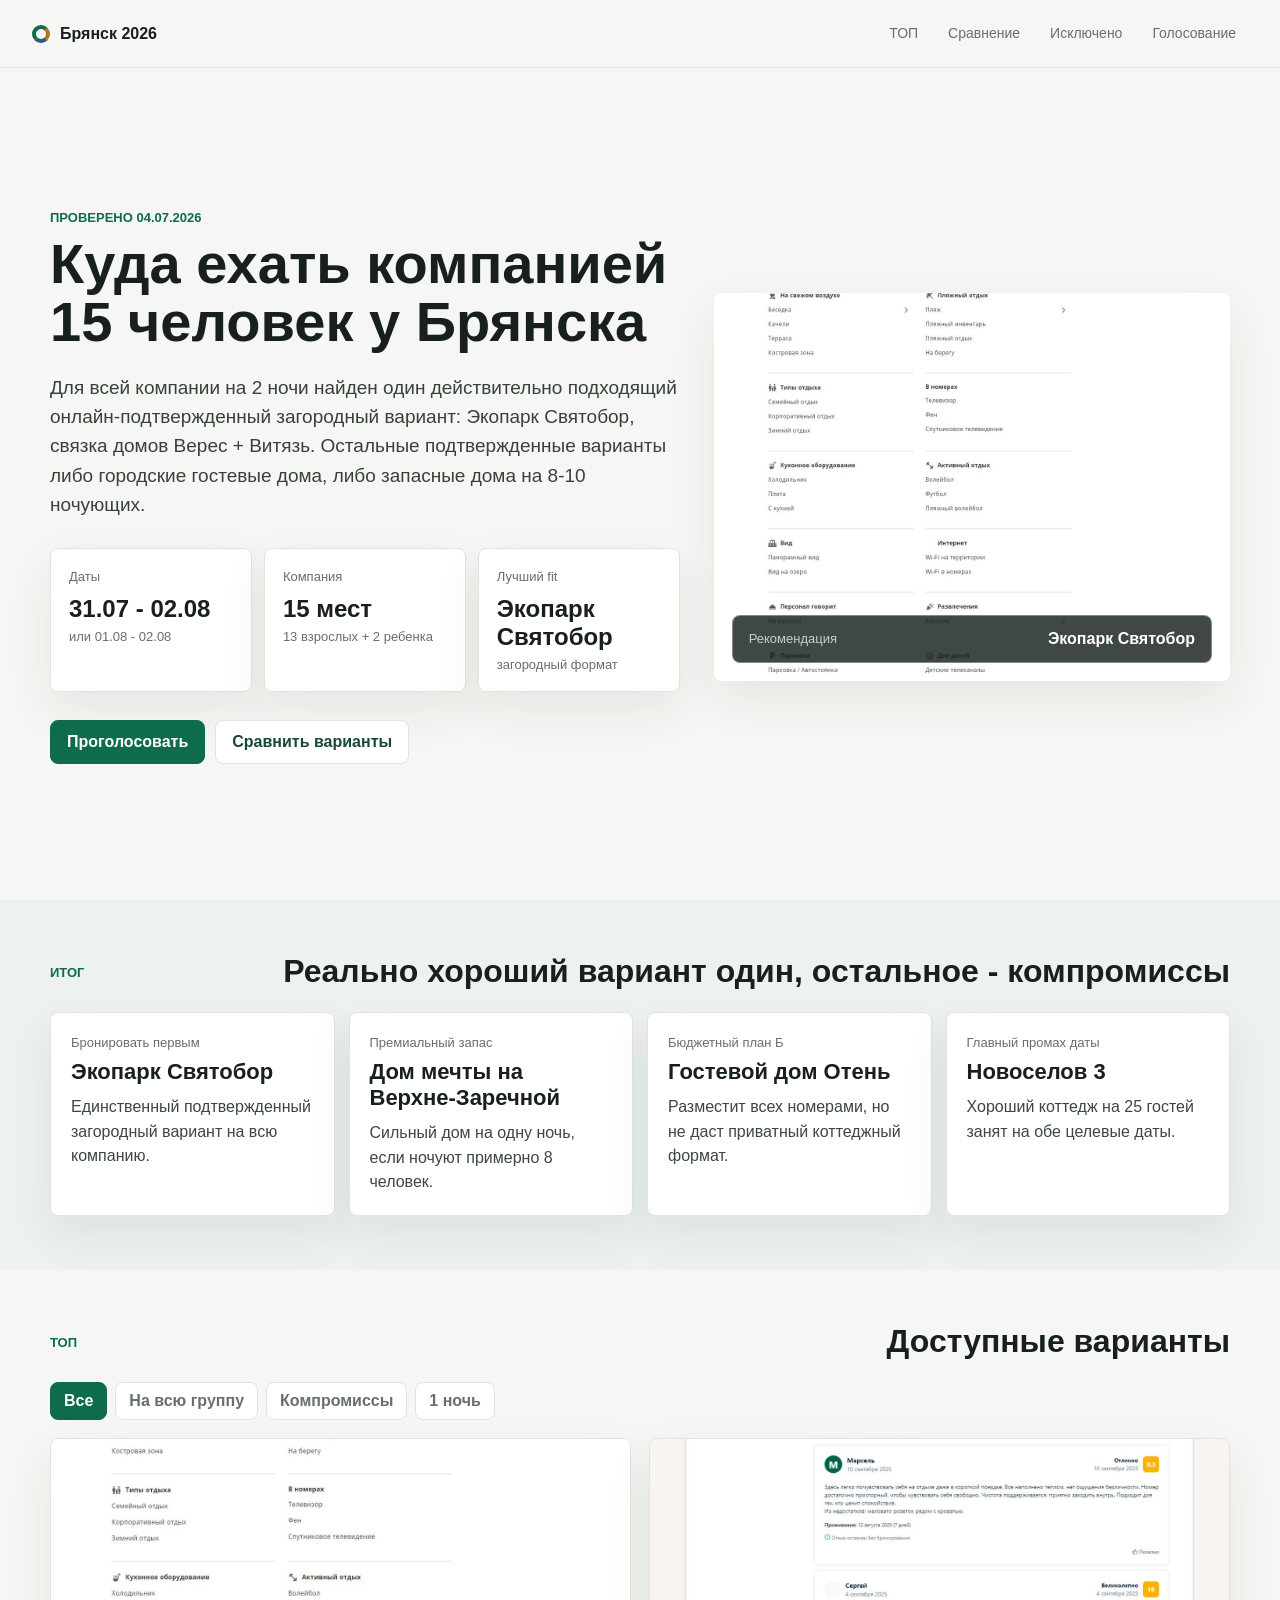
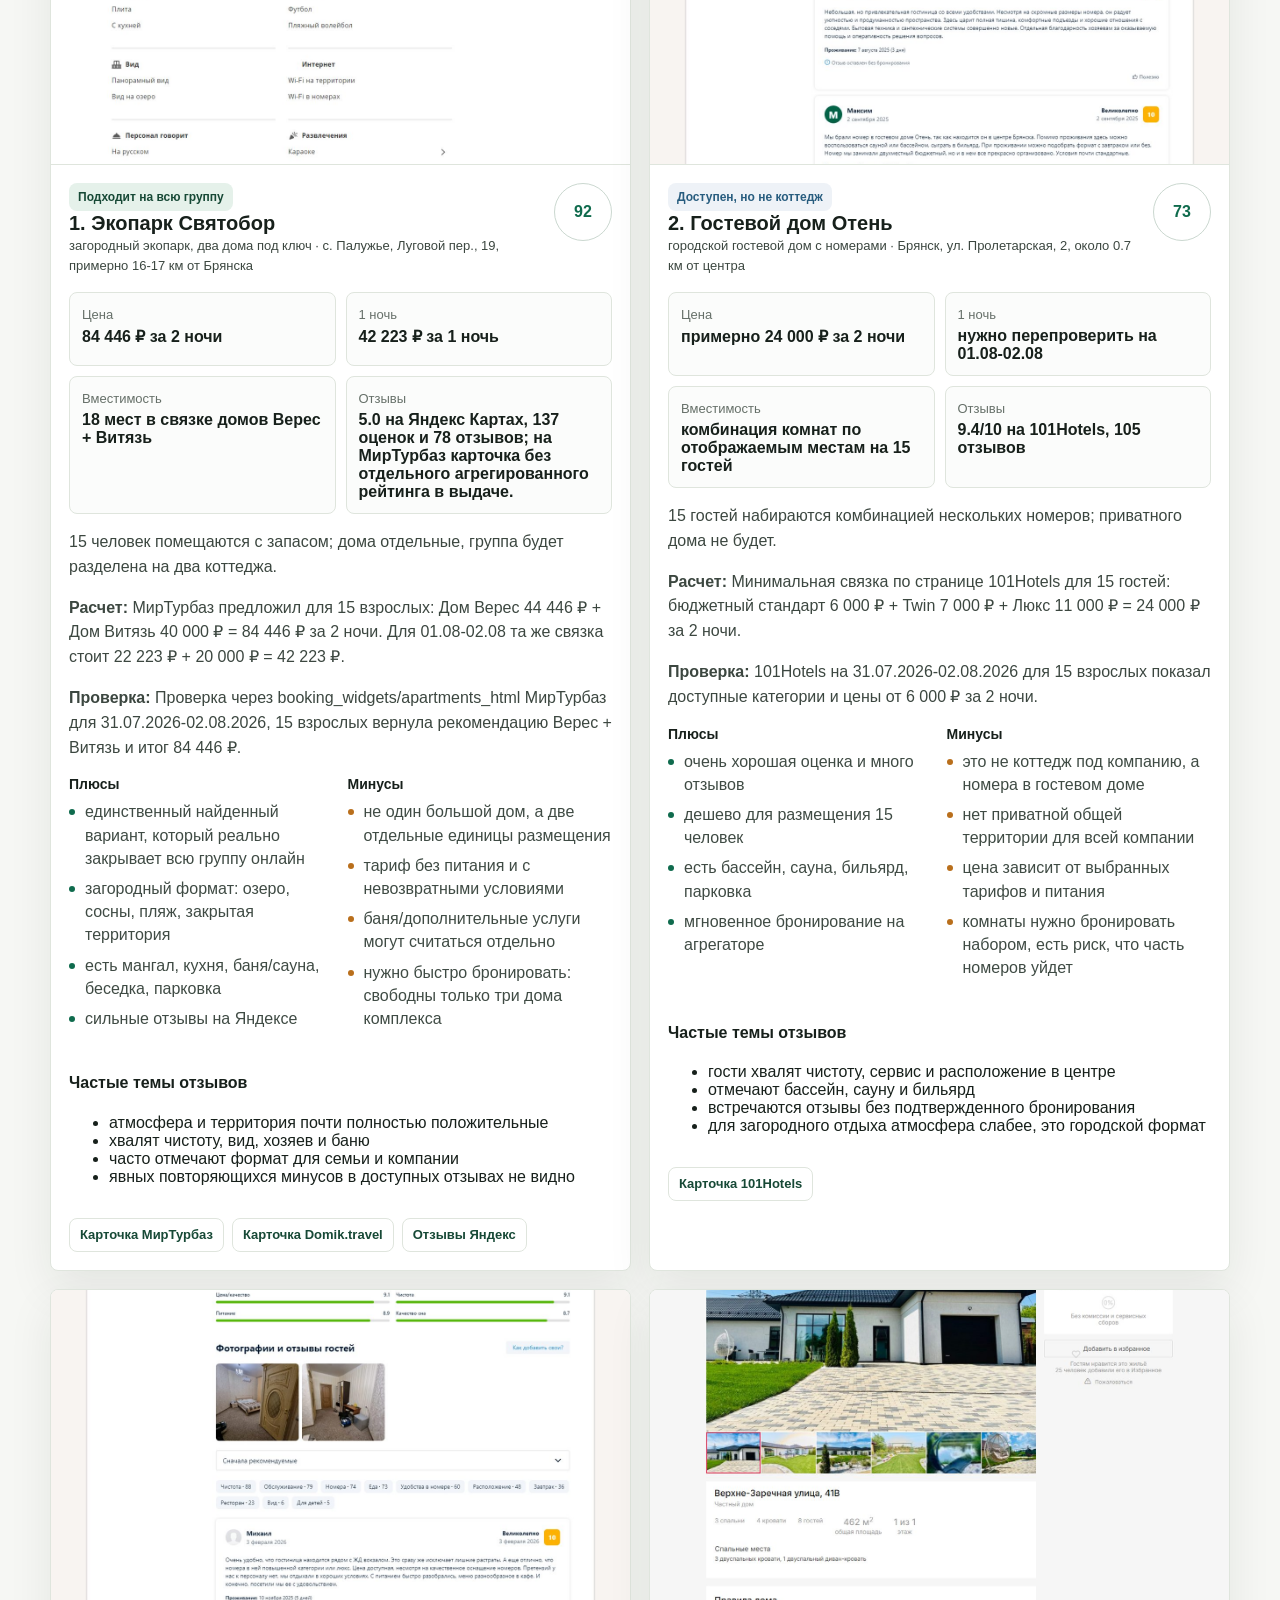
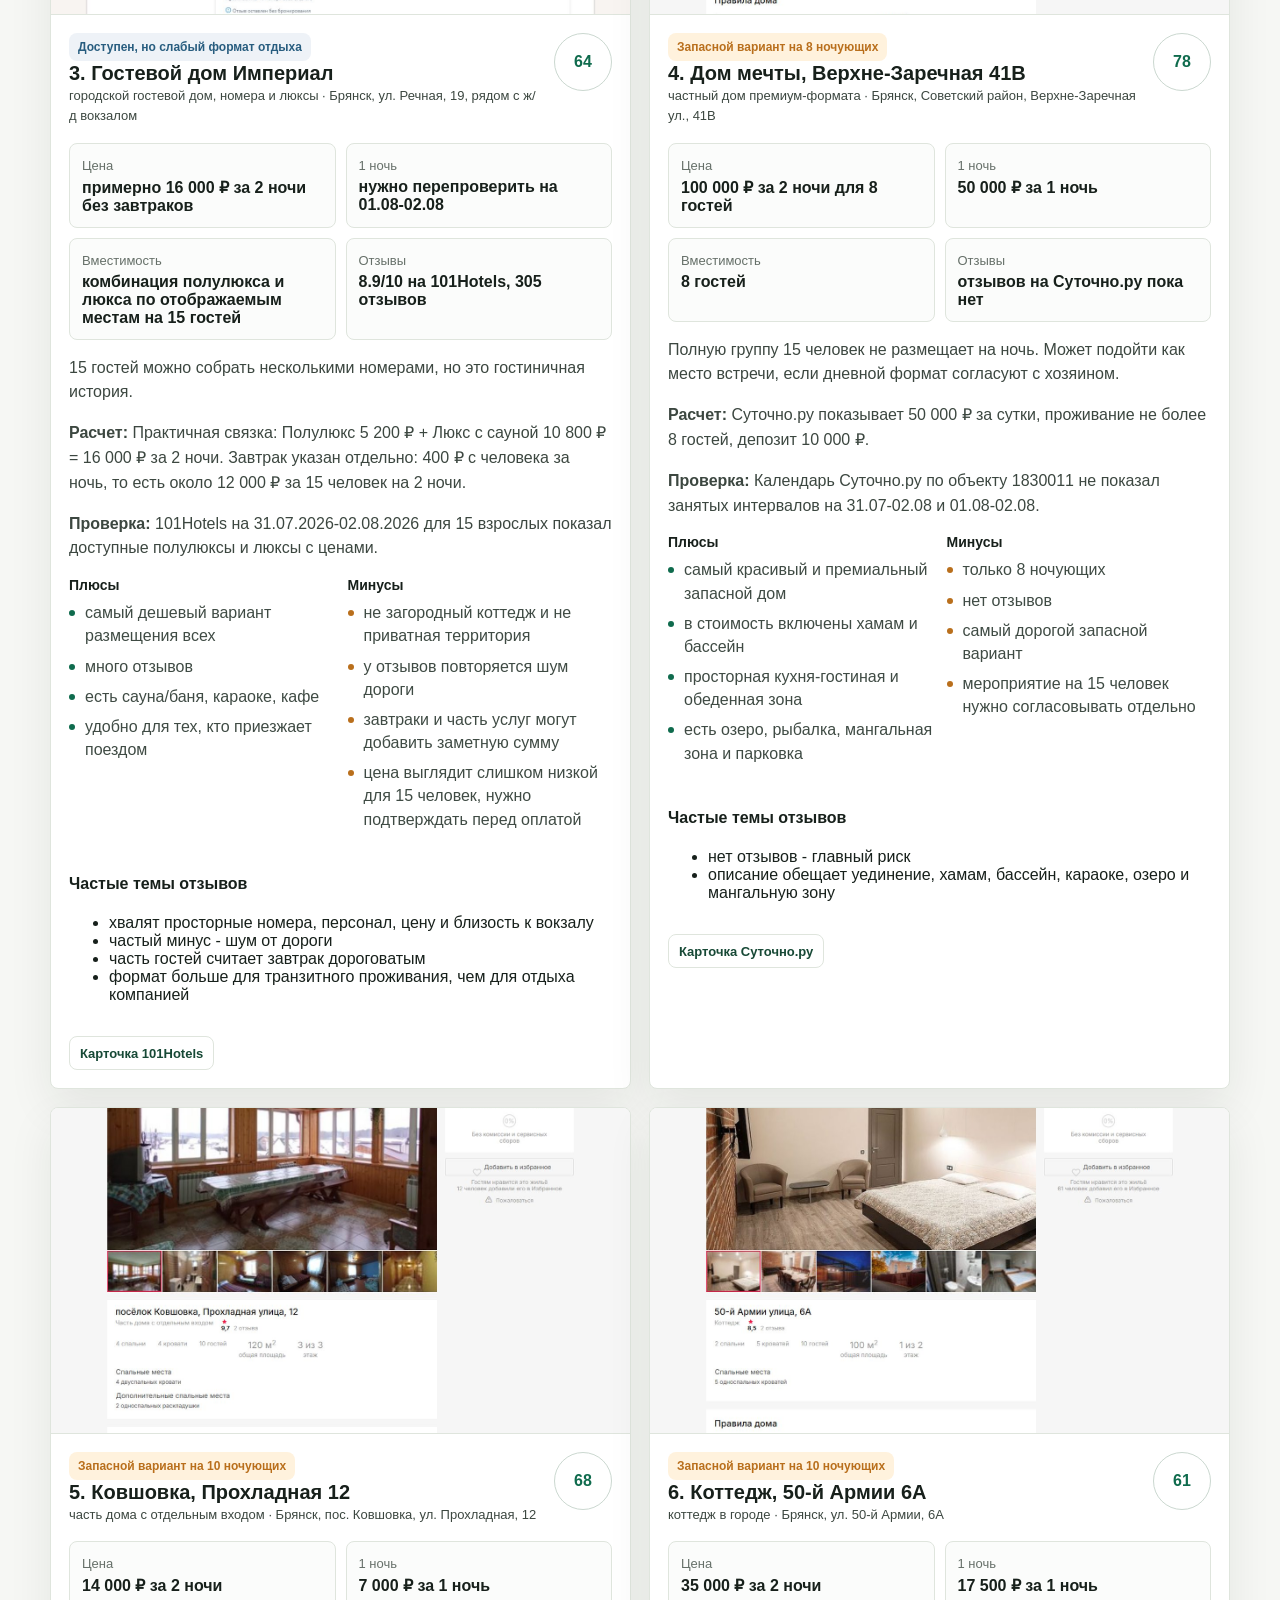
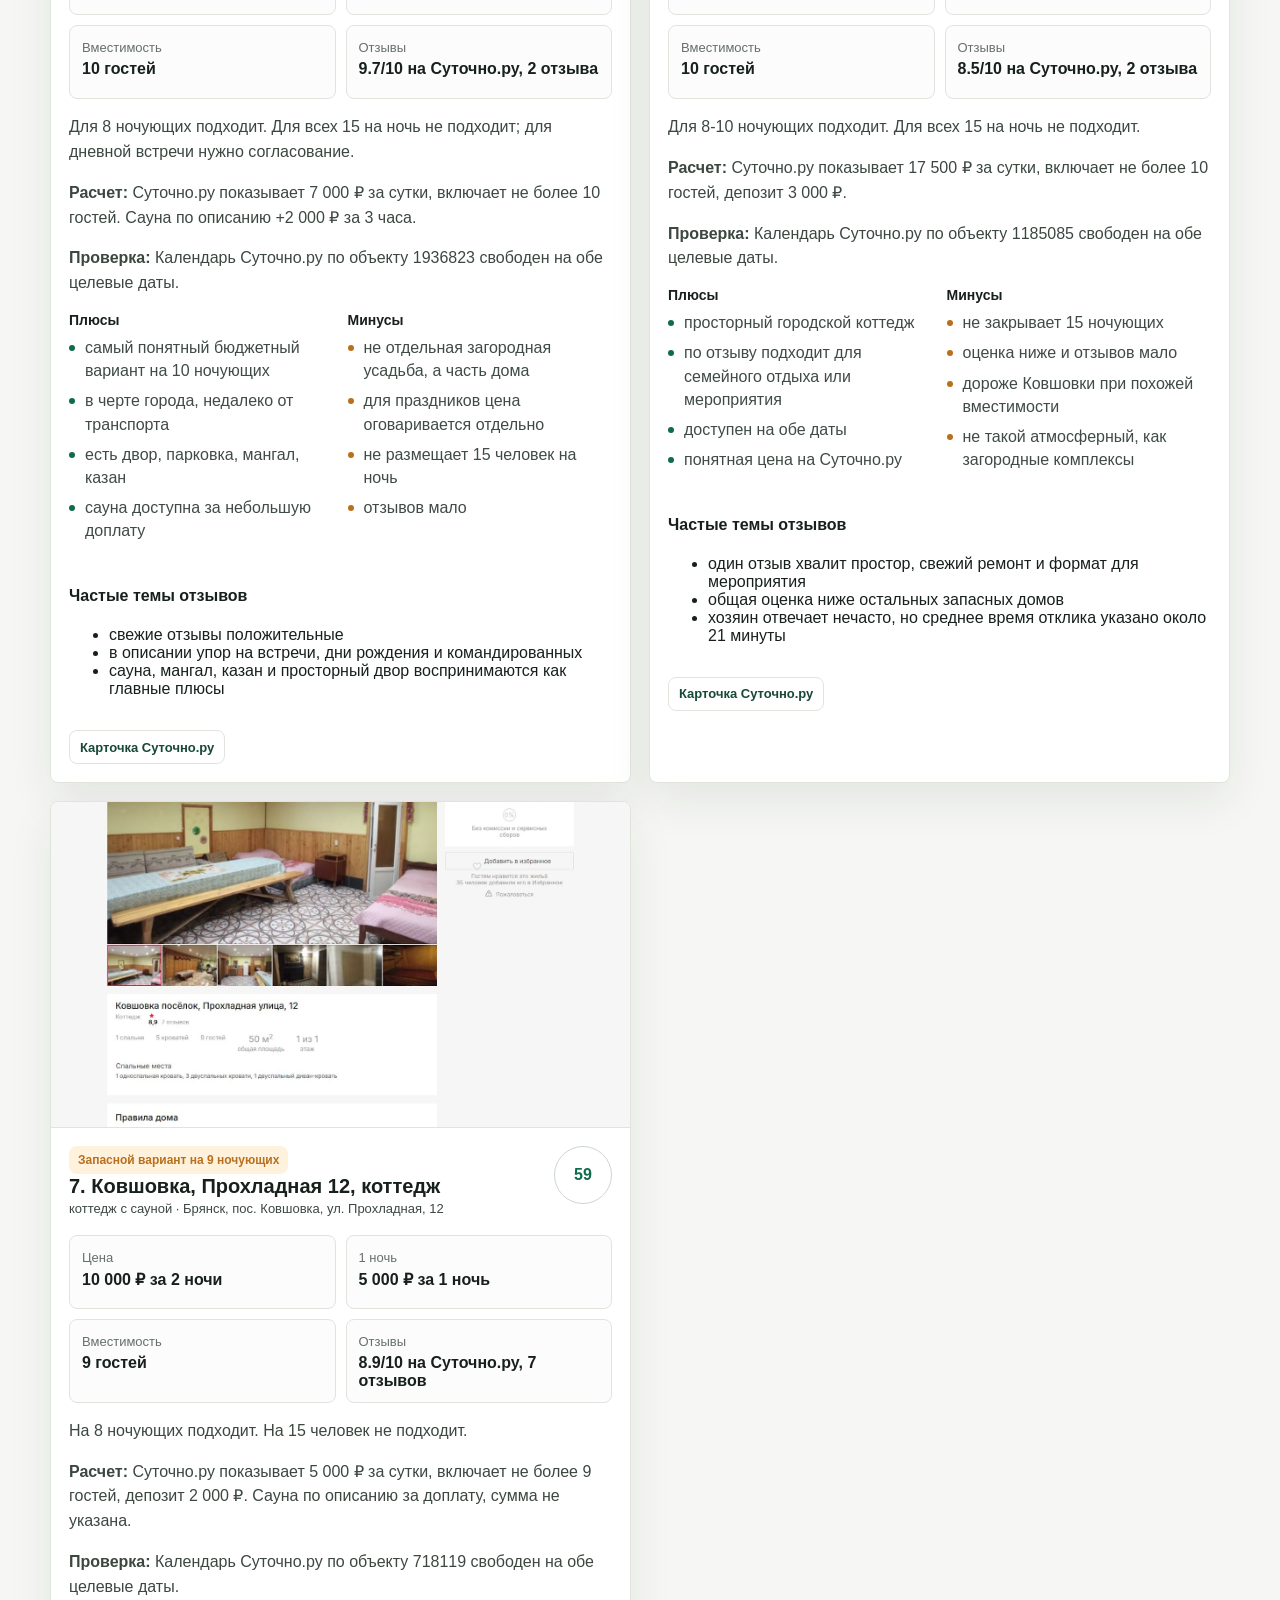
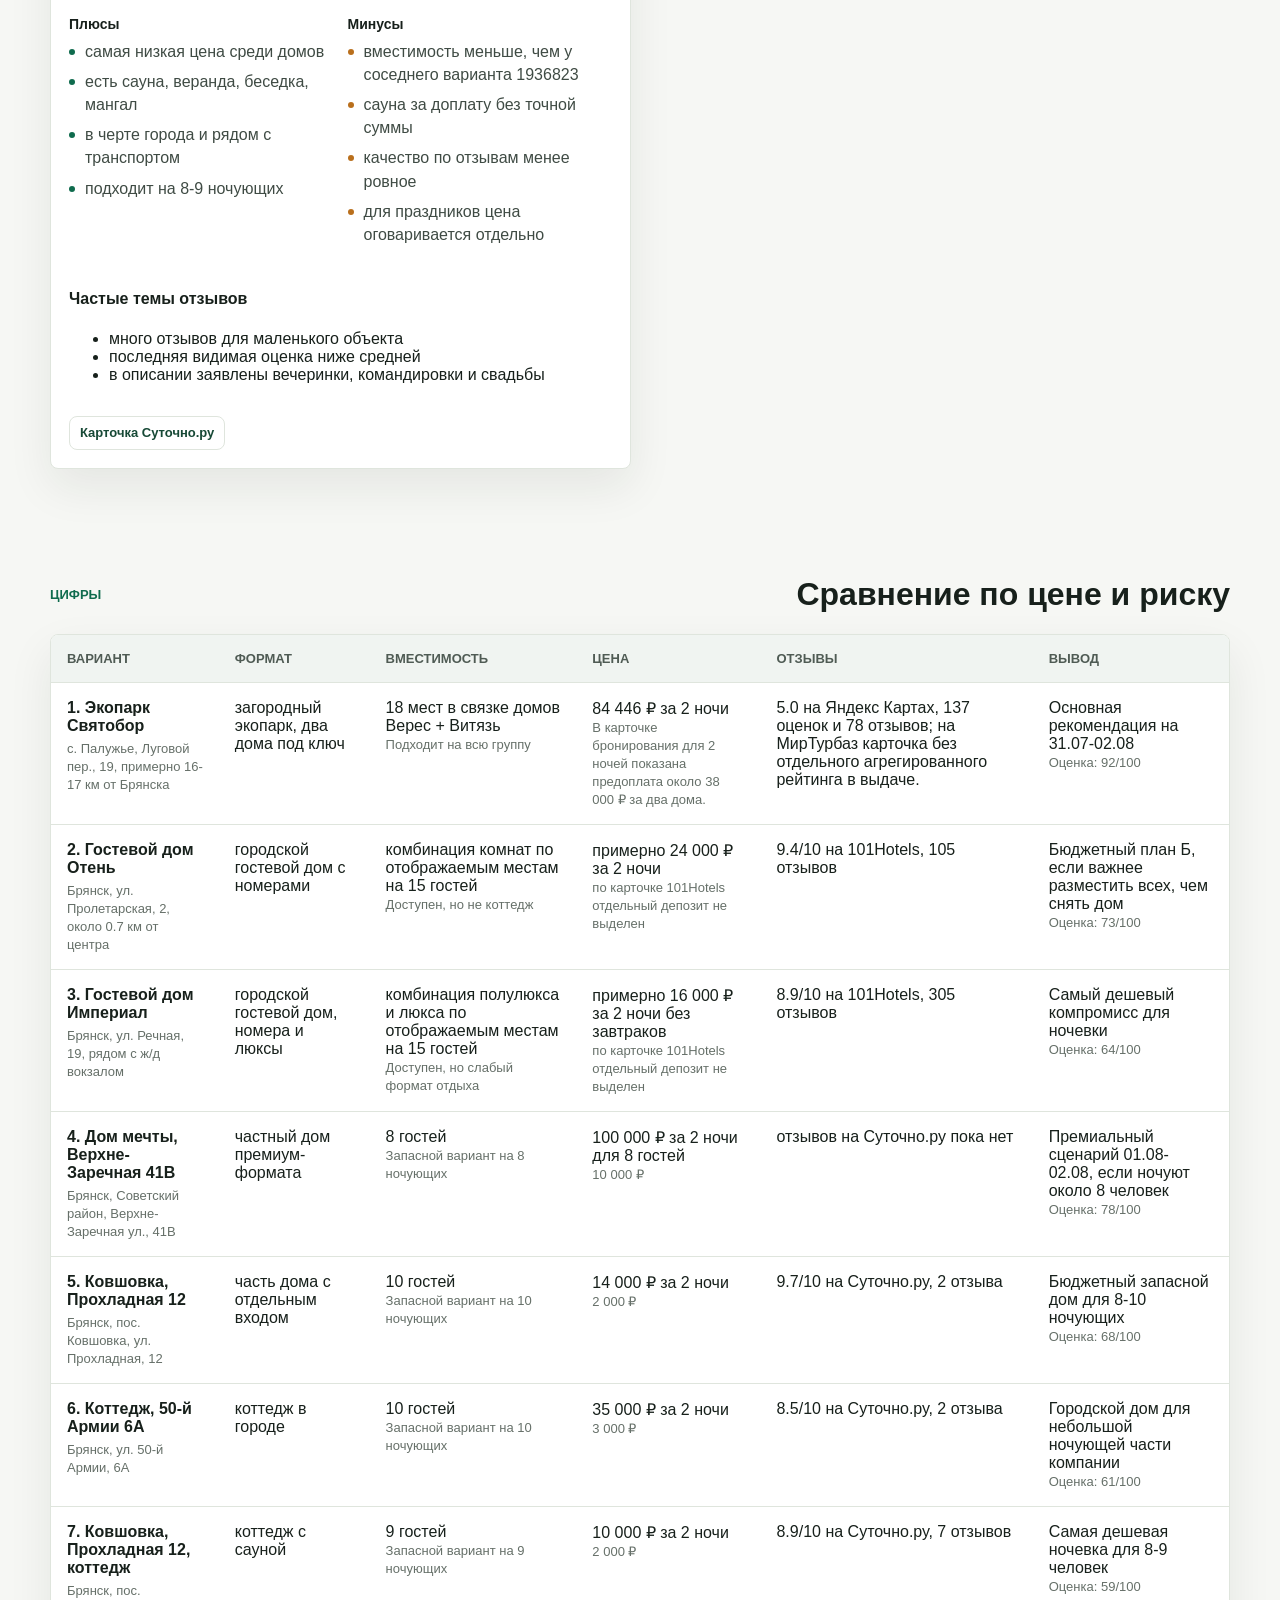
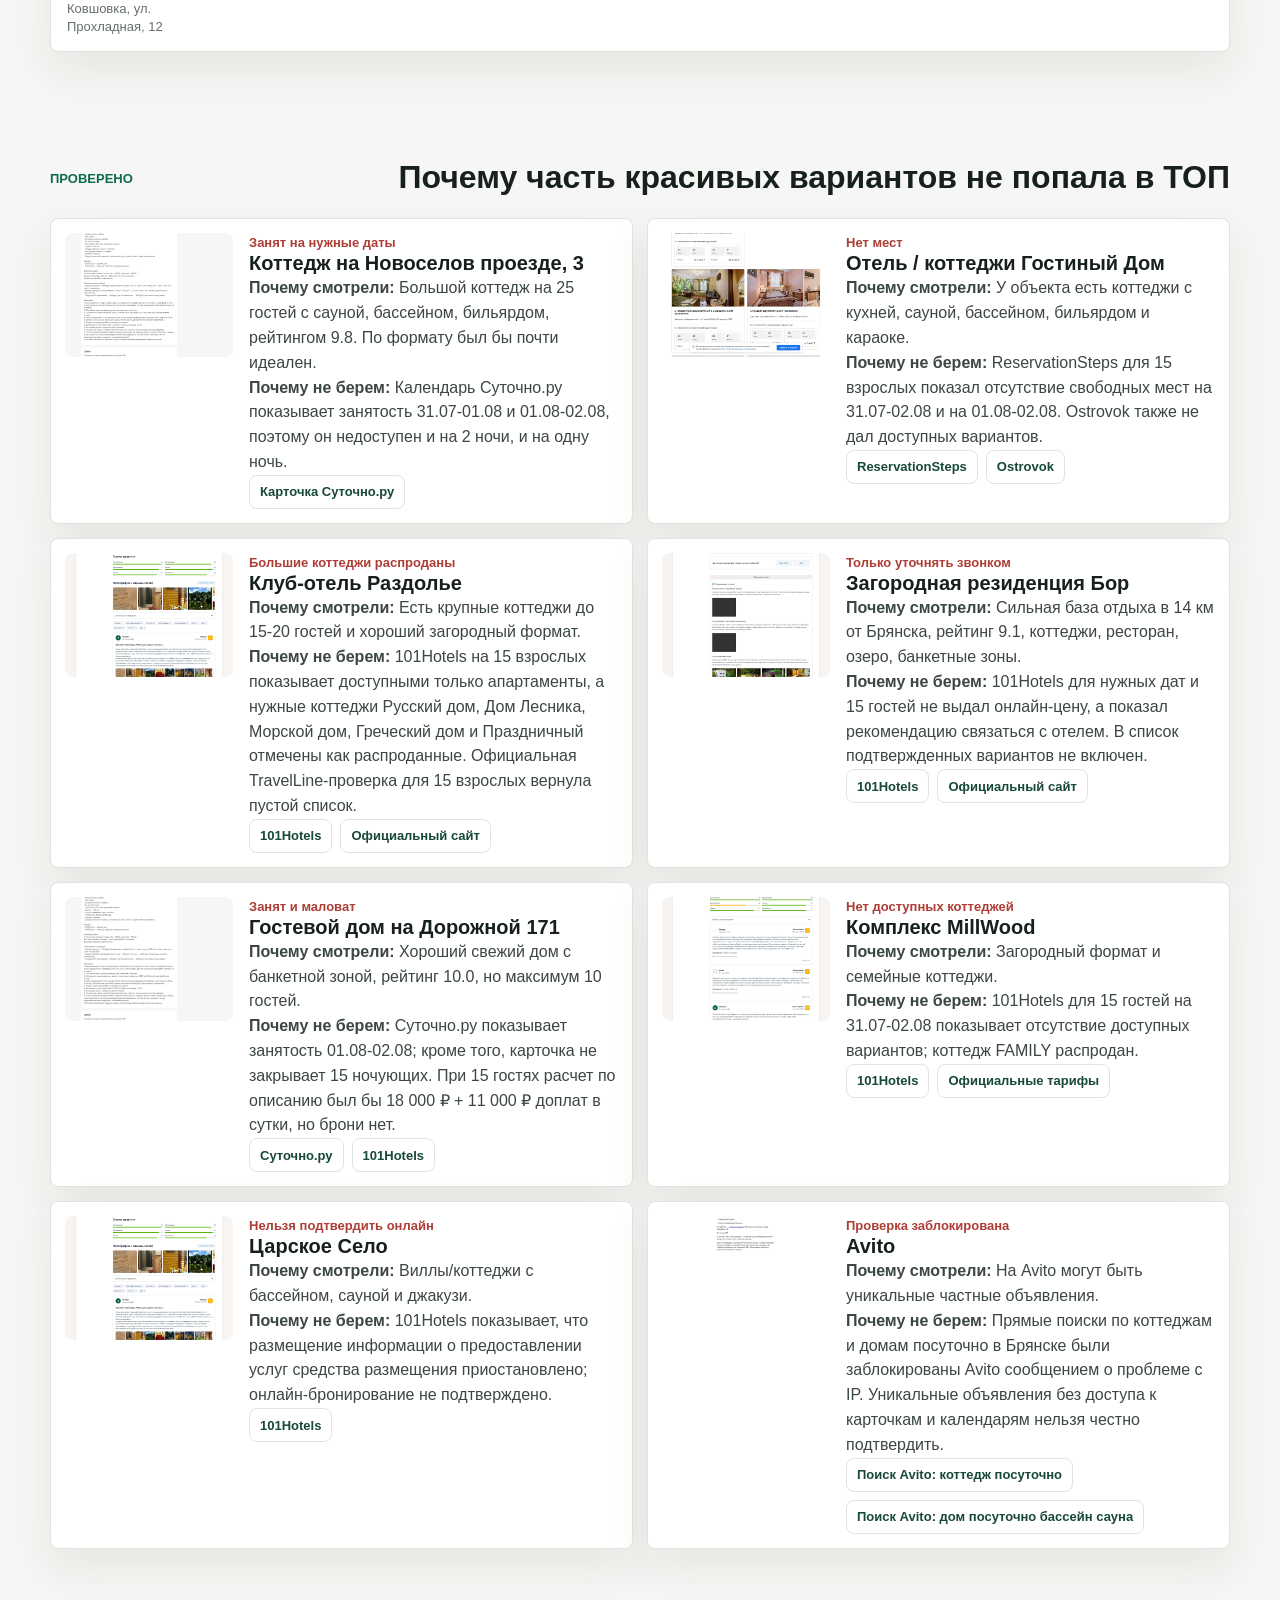
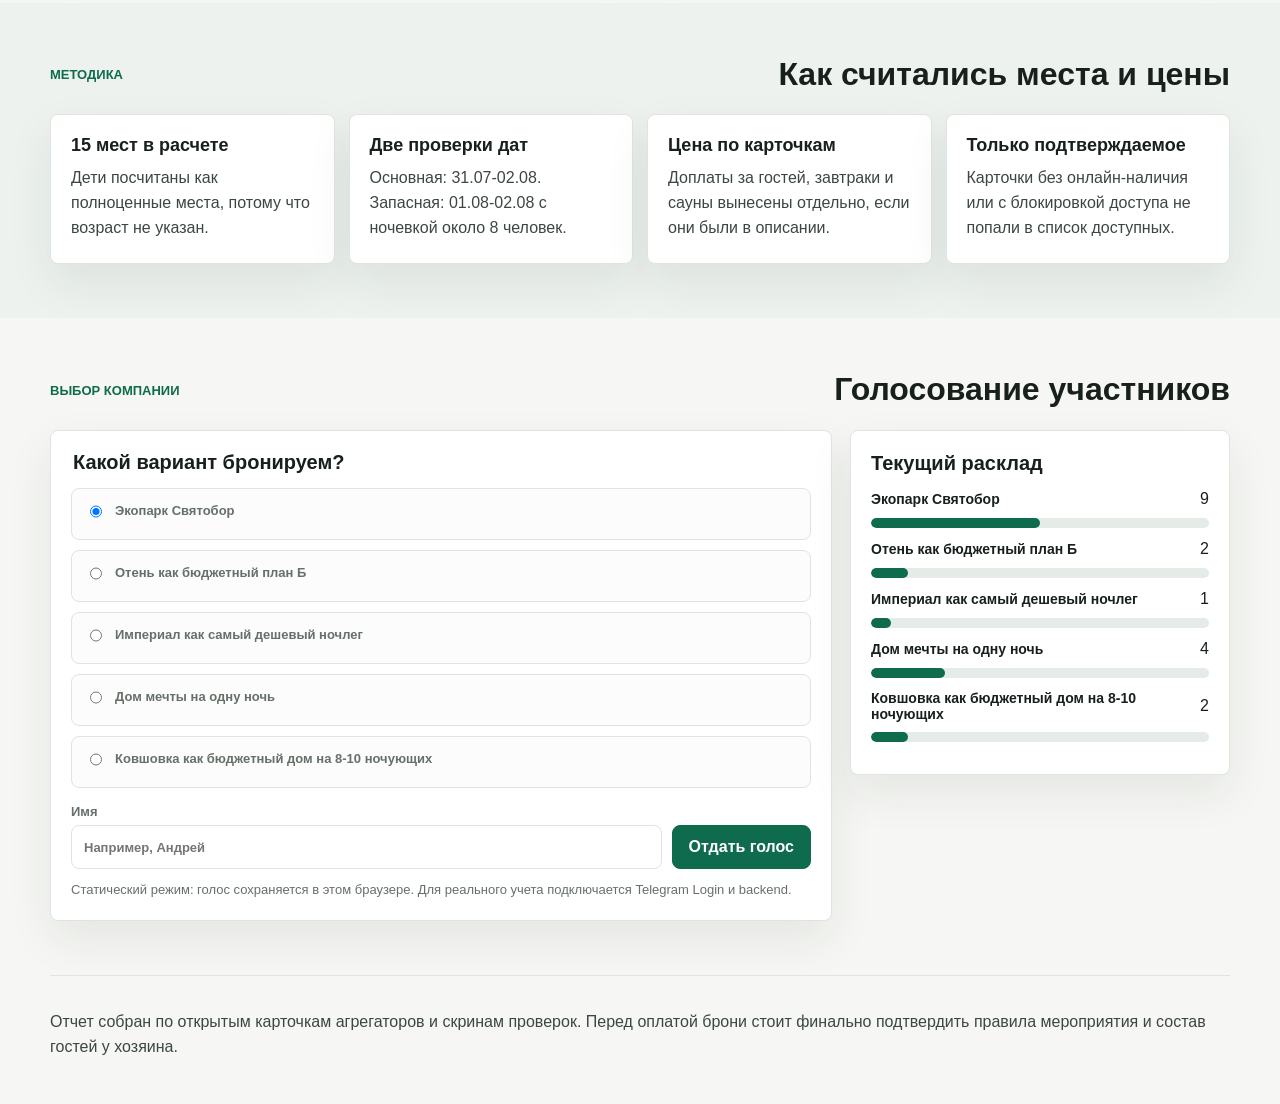
==== bryansk-cottages-2026/index.html @ 23ed2a47 "Publish Bryansk cottages landing" ====
<!doctype html>
<html lang="ru">
  <head>
    <meta charset="utf-8" />
    <meta name="viewport" content="width=device-width, initial-scale=1" />
    <title>Дома у Брянска для компании 2026</title>
    <meta
      name="description"
      content="Анализ доступных домов и коттеджей у Брянска на 31 июля - 2 августа 2026 для 15 человек."
    />
    <link rel="stylesheet" href="styles.css" />
  </head>
  <body>
    <header class="topbar">
      <a class="brand" href="#top" aria-label="К началу отчета">
        <span class="brand-mark"></span>
        <span>Брянск 2026</span>
      </a>
      <nav class="nav" aria-label="Разделы">
        <a href="#top-list">ТОП</a>
        <a href="#compare">Сравнение</a>
        <a href="#excluded">Исключено</a>
        <a href="#vote">Голосование</a>
      </nav>
    </header>

    <main id="top">
      <section class="decision">
        <div class="decision-copy">
          <p class="eyebrow">Проверено 04.07.2026</p>
          <h1>Куда ехать компанией 15 человек у Брянска</h1>
          <p class="lead" id="core-conclusion">
            Загружаю анализ...
          </p>
          <div class="metric-grid" aria-label="Ключевые вводные">
            <article>
              <span>Даты</span>
              <strong>31.07 - 02.08</strong>
              <small>или 01.08 - 02.08</small>
            </article>
            <article>
              <span>Компания</span>
              <strong>15 мест</strong>
              <small>13 взрослых + 2 ребенка</small>
            </article>
            <article>
              <span>Лучший fit</span>
              <strong id="best-fit">Святобор</strong>
              <small>загородный формат</small>
            </article>
          </div>
          <div class="decision-actions">
            <a class="button primary" href="#vote">Проголосовать</a>
            <a class="button ghost" href="#compare">Сравнить варианты</a>
          </div>
        </div>
        <figure class="decision-media">
          <img
            src="assets/screenshots/svyatobor.jpg"
            alt="Скриншот карточки экопарка Святобор"
          />
          <figcaption>
            <span>Рекомендация</span>
            <strong>Экопарк Святобор</strong>
          </figcaption>
        </figure>
      </section>

      <section class="recommendation section-band">
        <div class="section-head">
          <p class="eyebrow">Итог</p>
          <h2>Реально хороший вариант один, остальное - компромиссы</h2>
        </div>
        <div class="recommendation-grid" id="recommendation-grid"></div>
      </section>

      <section class="section" id="top-list">
        <div class="section-head">
          <p class="eyebrow">ТОП</p>
          <h2>Доступные варианты</h2>
        </div>
        <div class="filters" role="tablist" aria-label="Фильтр вариантов">
          <button class="filter is-active" data-filter="all" type="button">Все</button>
          <button class="filter" data-filter="verified_full" type="button">На всю группу</button>
          <button class="filter" data-filter="verified_compromise" type="button">Компромиссы</button>
          <button class="filter" data-filter="fallback_1n" type="button">1 ночь</button>
        </div>
        <div class="option-grid" id="option-grid"></div>
      </section>

      <section class="section" id="compare">
        <div class="section-head">
          <p class="eyebrow">Цифры</p>
          <h2>Сравнение по цене и риску</h2>
        </div>
        <div class="table-wrap">
          <table>
            <thead>
              <tr>
                <th>Вариант</th>
                <th>Формат</th>
                <th>Вместимость</th>
                <th>Цена</th>
                <th>Отзывы</th>
                <th>Вывод</th>
              </tr>
            </thead>
            <tbody id="compare-body"></tbody>
          </table>
        </div>
      </section>

      <section class="section" id="excluded">
        <div class="section-head">
          <p class="eyebrow">Проверено</p>
          <h2>Почему часть красивых вариантов не попала в ТОП</h2>
        </div>
        <div class="excluded-list" id="excluded-list"></div>
      </section>

      <section class="section-band method">
        <div class="section-head">
          <p class="eyebrow">Методика</p>
          <h2>Как считались места и цены</h2>
        </div>
        <div class="method-grid">
          <article>
            <strong>15 мест в расчете</strong>
            <p>Дети посчитаны как полноценные места, потому что возраст не указан.</p>
          </article>
          <article>
            <strong>Две проверки дат</strong>
            <p>Основная: 31.07-02.08. Запасная: 01.08-02.08 с ночевкой около 8 человек.</p>
          </article>
          <article>
            <strong>Цена по карточкам</strong>
            <p>Доплаты за гостей, завтраки и сауны вынесены отдельно, если они были в описании.</p>
          </article>
          <article>
            <strong>Только подтверждаемое</strong>
            <p>Карточки без онлайн-наличия или с блокировкой доступа не попали в список доступных.</p>
          </article>
        </div>
      </section>

      <section class="section vote-section" id="vote">
        <div class="section-head">
          <p class="eyebrow">Выбор компании</p>
          <h2>Голосование участников</h2>
        </div>
        <div class="vote-layout">
          <form class="poll" id="poll-form">
            <fieldset>
              <legend id="poll-question">Какой вариант бронируем?</legend>
              <div class="poll-options" id="poll-options"></div>
            </fieldset>
            <div class="voter-row">
              <label>
                Имя
                <input id="voter-name" name="name" autocomplete="name" placeholder="Например, Андрей" />
              </label>
              <button class="button primary" type="submit">Отдать голос</button>
            </div>
            <p class="poll-note" id="poll-note">
              Статический режим: голос сохраняется в этом браузере. Для реального учета подключается Telegram Login и backend.
            </p>
          </form>
          <aside class="results" aria-live="polite">
            <h3>Текущий расклад</h3>
            <div id="poll-results"></div>
          </aside>
        </div>
      </section>
    </main>

    <footer class="footer">
      <p>Отчет собран по открытым карточкам агрегаторов и скринам проверок. Перед оплатой брони стоит финально подтвердить правила мероприятия и состав гостей у хозяина.</p>
    </footer>

    <script src="data/analysis.js"></script>
    <script src="script.js"></script>
  </body>
</html>
---- bryansk-cottages-2026/styles.css ----
:root {
  color-scheme: light;
  --bg: #f6f7f4;
  --paper: #ffffff;
  --ink: #17201b;
  --muted: #667069;
  --line: #dfe5dd;
  --green: #0f6b4d;
  --green-2: #174936;
  --blue: #285d7f;
  --amber: #b96f1c;
  --red: #ad3d35;
  --shadow: 0 18px 45px rgba(23, 32, 27, 0.08);
}

* {
  box-sizing: border-box;
}

html {
  scroll-behavior: smooth;
}

body {
  margin: 0;
  background: var(--bg);
  color: var(--ink);
  font-family: Inter, "Segoe UI", Arial, sans-serif;
  letter-spacing: 0;
}

a {
  color: inherit;
  text-decoration: none;
}

img {
  display: block;
  max-width: 100%;
}

.topbar {
  position: sticky;
  top: 0;
  z-index: 20;
  display: flex;
  align-items: center;
  justify-content: space-between;
  gap: 24px;
  min-height: 68px;
  padding: 0 32px;
  border-bottom: 1px solid rgba(223, 229, 221, 0.9);
  background: rgba(246, 247, 244, 0.92);
  backdrop-filter: blur(14px);
}

.brand {
  display: inline-flex;
  align-items: center;
  gap: 10px;
  font-weight: 800;
  white-space: nowrap;
}

.brand-mark {
  width: 18px;
  height: 18px;
  border: 4px solid var(--green);
  border-right-color: var(--amber);
  border-bottom-color: var(--blue);
  border-radius: 50%;
}

.nav {
  display: flex;
  align-items: center;
  gap: 6px;
  font-size: 14px;
  color: var(--muted);
}

.nav a {
  min-height: 38px;
  padding: 10px 12px;
  border-radius: 8px;
}

.nav a:hover {
  background: #e9eee7;
  color: var(--ink);
}

main {
  width: min(1180px, calc(100% - 40px));
  margin: 0 auto;
}

.decision {
  display: grid;
  grid-template-columns: minmax(0, 1fr) minmax(360px, 0.82fr);
  gap: 34px;
  align-items: center;
  min-height: calc(100vh - 68px);
  padding: 42px 0 36px;
}

.decision-copy {
  min-width: 0;
}

.eyebrow {
  margin: 0 0 10px;
  color: var(--green);
  font-size: 13px;
  font-weight: 800;
  text-transform: uppercase;
}

h1,
h2,
h3,
p {
  overflow-wrap: anywhere;
}

h1 {
  max-width: 780px;
  margin: 0;
  font-size: 56px;
  line-height: 1.03;
  letter-spacing: 0;
}

h2 {
  margin: 0;
  font-size: 32px;
  line-height: 1.12;
  letter-spacing: 0;
}

h3 {
  margin: 0;
  font-size: 20px;
  line-height: 1.25;
}

.lead {
  max-width: 760px;
  margin: 22px 0 0;
  color: #364139;
  font-size: 19px;
  line-height: 1.55;
}

.metric-grid {
  display: grid;
  grid-template-columns: repeat(3, minmax(0, 1fr));
  gap: 12px;
  margin: 28px 0;
}

.metric-grid article,
.recommendation-grid article,
.method-grid article,
.option-card,
.poll,
.results,
.excluded-item {
  border: 1px solid var(--line);
  border-radius: 8px;
  background: var(--paper);
  box-shadow: var(--shadow);
}

.metric-grid article {
  min-height: 110px;
  padding: 18px;
}

.metric-grid span,
.fact-label,
.option-meta,
.excluded-status,
.table-note,
.poll-note,
small {
  color: var(--muted);
  font-size: 13px;
}

.metric-grid strong {
  display: block;
  margin: 10px 0 4px;
  font-size: 24px;
}

.decision-actions {
  display: flex;
  flex-wrap: wrap;
  gap: 10px;
}

.button {
  display: inline-flex;
  align-items: center;
  justify-content: center;
  min-height: 44px;
  padding: 11px 16px;
  border: 1px solid var(--line);
  border-radius: 8px;
  font: inherit;
  font-weight: 800;
  cursor: pointer;
  white-space: nowrap;
}

.button.primary {
  border-color: var(--green);
  background: var(--green);
  color: #fff;
}

.button.ghost {
  background: #fff;
  color: var(--green-2);
}

.decision-media {
  position: relative;
  min-width: 0;
  margin: 0;
}

.decision-media img {
  width: 100%;
  height: auto;
  aspect-ratio: 4 / 3;
  object-fit: cover;
  border-radius: 8px;
  box-shadow: var(--shadow);
}

.decision-media figcaption {
  position: absolute;
  left: 18px;
  right: 18px;
  bottom: 18px;
  display: flex;
  align-items: center;
  justify-content: space-between;
  gap: 14px;
  padding: 14px 16px;
  border: 1px solid rgba(255, 255, 255, 0.35);
  border-radius: 8px;
  background: rgba(23, 32, 27, 0.82);
  color: #fff;
}

.decision-media figcaption span {
  color: rgba(255, 255, 255, 0.72);
  font-size: 13px;
}

.section,
.section-band {
  padding: 54px 0;
}

.section-band {
  width: 100vw;
  margin-left: calc(50% - 50vw);
  padding-left: max(20px, calc((100vw - 1180px) / 2));
  padding-right: max(20px, calc((100vw - 1180px) / 2));
  background: #edf2ef;
}

.section-head {
  display: flex;
  align-items: end;
  justify-content: space-between;
  gap: 24px;
  margin-bottom: 22px;
}

.recommendation-grid {
  display: grid;
  grid-template-columns: repeat(4, minmax(0, 1fr));
  gap: 14px;
}

.recommendation-grid article {
  min-height: 170px;
  padding: 20px;
}

.recommendation-grid strong {
  display: block;
  margin: 8px 0 10px;
  font-size: 22px;
}

.recommendation-grid p,
.method-grid p,
.option-card p,
.excluded-item p,
.footer p {
  margin: 0;
  color: #3c4740;
  line-height: 1.55;
}

.filters {
  display: flex;
  flex-wrap: wrap;
  gap: 8px;
  margin-bottom: 18px;
}

.filter {
  min-height: 38px;
  padding: 8px 13px;
  border: 1px solid var(--line);
  border-radius: 8px;
  background: #fff;
  color: var(--muted);
  font: inherit;
  font-weight: 700;
  cursor: pointer;
}

.filter.is-active {
  border-color: var(--green);
  background: var(--green);
  color: #fff;
}

.option-grid {
  display: grid;
  grid-template-columns: repeat(2, minmax(0, 1fr));
  gap: 18px;
}

.option-card {
  display: grid;
  grid-template-rows: auto 1fr;
  overflow: hidden;
}

.option-card img {
  width: 100%;
  aspect-ratio: 16 / 9;
  object-fit: cover;
  border-bottom: 1px solid var(--line);
}

.option-body {
  display: flex;
  flex-direction: column;
  gap: 16px;
  padding: 18px;
}

.option-title-row {
  display: flex;
  align-items: start;
  justify-content: space-between;
  gap: 12px;
}

.score {
  flex: 0 0 auto;
  display: grid;
  place-items: center;
  width: 58px;
  height: 58px;
  border: 1px solid #cbd8d0;
  border-radius: 50%;
  color: var(--green);
  font-weight: 900;
}

.status {
  display: inline-flex;
  width: fit-content;
  max-width: 100%;
  min-height: 28px;
  align-items: center;
  padding: 5px 9px;
  border-radius: 8px;
  background: #e5f1ea;
  color: var(--green-2);
  font-size: 12px;
  font-weight: 800;
}

.status.verified_compromise {
  background: #eef2f7;
  color: var(--blue);
}

.status.fallback_1n {
  background: #fff2dd;
  color: var(--amber);
}

.fact-grid {
  display: grid;
  grid-template-columns: repeat(2, minmax(0, 1fr));
  gap: 10px;
}

.fact {
  min-height: 74px;
  padding: 12px;
  border: 1px solid var(--line);
  border-radius: 8px;
  background: #fbfcfb;
}

.fact strong {
  display: block;
  margin-top: 4px;
}

.list-cols {
  display: grid;
  grid-template-columns: repeat(2, minmax(0, 1fr));
  gap: 14px;
}

.list-cols h4 {
  margin: 0 0 8px;
  font-size: 14px;
}

.list-cols ul,
.source-links {
  margin: 0;
  padding: 0;
  list-style: none;
}

.list-cols li {
  position: relative;
  margin: 0 0 7px;
  padding-left: 16px;
  color: #3f4b44;
  line-height: 1.45;
}

.list-cols li::before {
  content: "";
  position: absolute;
  left: 0;
  top: 9px;
  width: 6px;
  height: 6px;
  border-radius: 50%;
  background: var(--green);
}

.list-cols .cons li::before {
  background: var(--amber);
}

.source-links {
  display: flex;
  flex-wrap: wrap;
  gap: 8px;
}

.source-links a {
  display: inline-flex;
  align-items: center;
  min-height: 34px;
  padding: 7px 10px;
  border: 1px solid var(--line);
  border-radius: 8px;
  color: var(--green-2);
  font-size: 13px;
  font-weight: 800;
}

.table-wrap {
  overflow-x: auto;
  border: 1px solid var(--line);
  border-radius: 8px;
  background: #fff;
  box-shadow: var(--shadow);
}

table {
  width: 100%;
  min-width: 900px;
  border-collapse: collapse;
}

th,
td {
  padding: 16px;
  border-bottom: 1px solid var(--line);
  text-align: left;
  vertical-align: top;
}

th {
  background: #f0f4f1;
  color: #4f5b54;
  font-size: 13px;
  text-transform: uppercase;
}

td strong {
  display: block;
  margin-bottom: 4px;
}

tbody tr:last-child td {
  border-bottom: 0;
}

.excluded-list {
  display: grid;
  grid-template-columns: repeat(2, minmax(0, 1fr));
  gap: 14px;
}

.excluded-item {
  display: grid;
  grid-template-columns: 168px minmax(0, 1fr);
  gap: 16px;
  padding: 14px;
}

.excluded-item img {
  width: 168px;
  height: 124px;
  object-fit: cover;
  border-radius: 8px;
}

.excluded-status {
  color: var(--red);
  font-weight: 900;
}

.method-grid {
  display: grid;
  grid-template-columns: repeat(4, minmax(0, 1fr));
  gap: 14px;
}

.method-grid article {
  min-height: 150px;
  padding: 20px;
}

.method-grid strong {
  display: block;
  margin-bottom: 10px;
  font-size: 18px;
}

.vote-layout {
  display: grid;
  grid-template-columns: minmax(0, 1fr) 380px;
  gap: 18px;
  align-items: start;
}

.poll,
.results {
  padding: 20px;
}

fieldset {
  margin: 0;
  padding: 0;
  border: 0;
}

legend {
  margin-bottom: 14px;
  font-size: 20px;
  font-weight: 900;
}

.poll-options {
  display: grid;
  gap: 10px;
}

.choice {
  display: grid;
  grid-template-columns: 20px minmax(0, 1fr);
  gap: 10px;
  align-items: start;
  min-height: 52px;
  padding: 13px;
  border: 1px solid var(--line);
  border-radius: 8px;
  background: #fbfcfb;
  cursor: pointer;
}

.choice input {
  margin-top: 3px;
}

.choice span {
  font-weight: 800;
  line-height: 1.35;
}

.voter-row {
  display: grid;
  grid-template-columns: minmax(0, 1fr) auto;
  gap: 10px;
  align-items: end;
  margin-top: 16px;
}

label {
  display: grid;
  gap: 6px;
  color: var(--muted);
  font-size: 13px;
  font-weight: 800;
}

input[type="text"],
input:not([type]) {
  width: 100%;
  min-height: 44px;
  padding: 10px 12px;
  border: 1px solid var(--line);
  border-radius: 8px;
  background: #fff;
  color: var(--ink);
  font: inherit;
}

.poll-note {
  margin: 12px 0 0;
  line-height: 1.45;
}

.results h3 {
  margin-bottom: 14px;
}

.result-row {
  display: grid;
  grid-template-columns: minmax(0, 1fr) auto;
  gap: 10px;
  align-items: center;
  margin-bottom: 12px;
}

.result-row strong {
  font-size: 14px;
}

.bar {
  grid-column: 1 / -1;
  height: 10px;
  overflow: hidden;
  border-radius: 999px;
  background: #e5ebe7;
}

.bar span {
  display: block;
  height: 100%;
  min-width: 3px;
  border-radius: inherit;
  background: var(--green);
}

.footer {
  width: min(1180px, calc(100% - 40px));
  margin: 0 auto;
  padding: 34px 0 44px;
  border-top: 1px solid var(--line);
}

@media (max-width: 980px) {
  .decision {
    grid-template-columns: 1fr;
    min-height: auto;
    padding-top: 32px;
  }

  h1 {
    font-size: 42px;
  }

  .recommendation-grid,
  .method-grid {
    grid-template-columns: repeat(2, minmax(0, 1fr));
  }

  .option-grid,
  .excluded-list,
  .vote-layout {
    grid-template-columns: 1fr;
  }
}

@media (max-width: 720px) {
  .topbar {
    position: static;
    align-items: flex-start;
    flex-direction: column;
    min-height: 0;
    padding: 16px 20px;
  }

  .nav {
    width: 100%;
    overflow-x: auto;
    padding-bottom: 2px;
  }

  main,
  .footer {
    width: min(100% - 28px, 1180px);
  }

  h1 {
    font-size: 34px;
  }

  h2 {
    font-size: 26px;
  }

  .lead {
    font-size: 17px;
  }

  .metric-grid,
  .recommendation-grid,
  .method-grid,
  .fact-grid,
  .list-cols,
  .voter-row {
    grid-template-columns: 1fr;
  }

  .section,
  .section-band {
    padding-top: 40px;
    padding-bottom: 40px;
  }

  .section-head {
    display: block;
  }

  .decision-media figcaption {
    position: static;
    margin-top: 8px;
    background: var(--ink);
  }

  .excluded-item {
    grid-template-columns: 1fr;
  }

  .excluded-item img {
    width: 100%;
    height: auto;
    aspect-ratio: 16 / 9;
  }

  .button {
    width: 100%;
  }
}
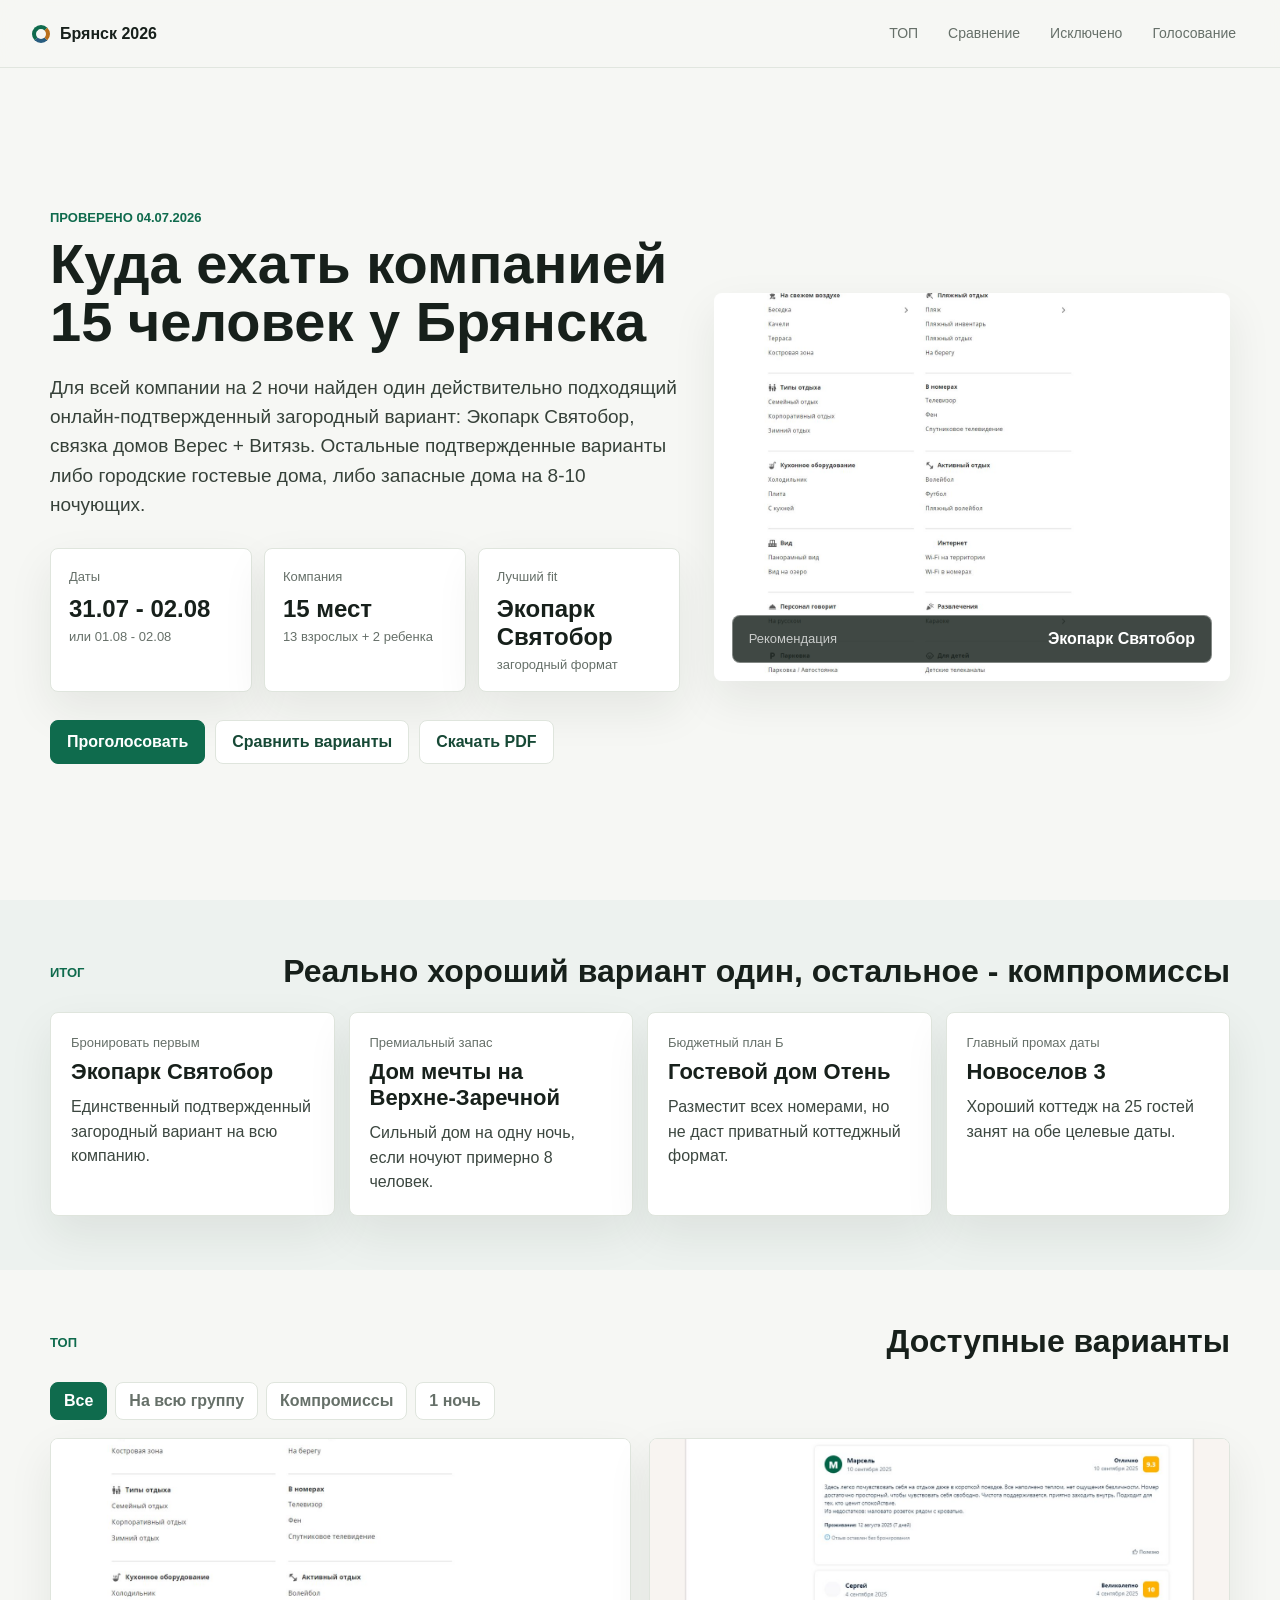
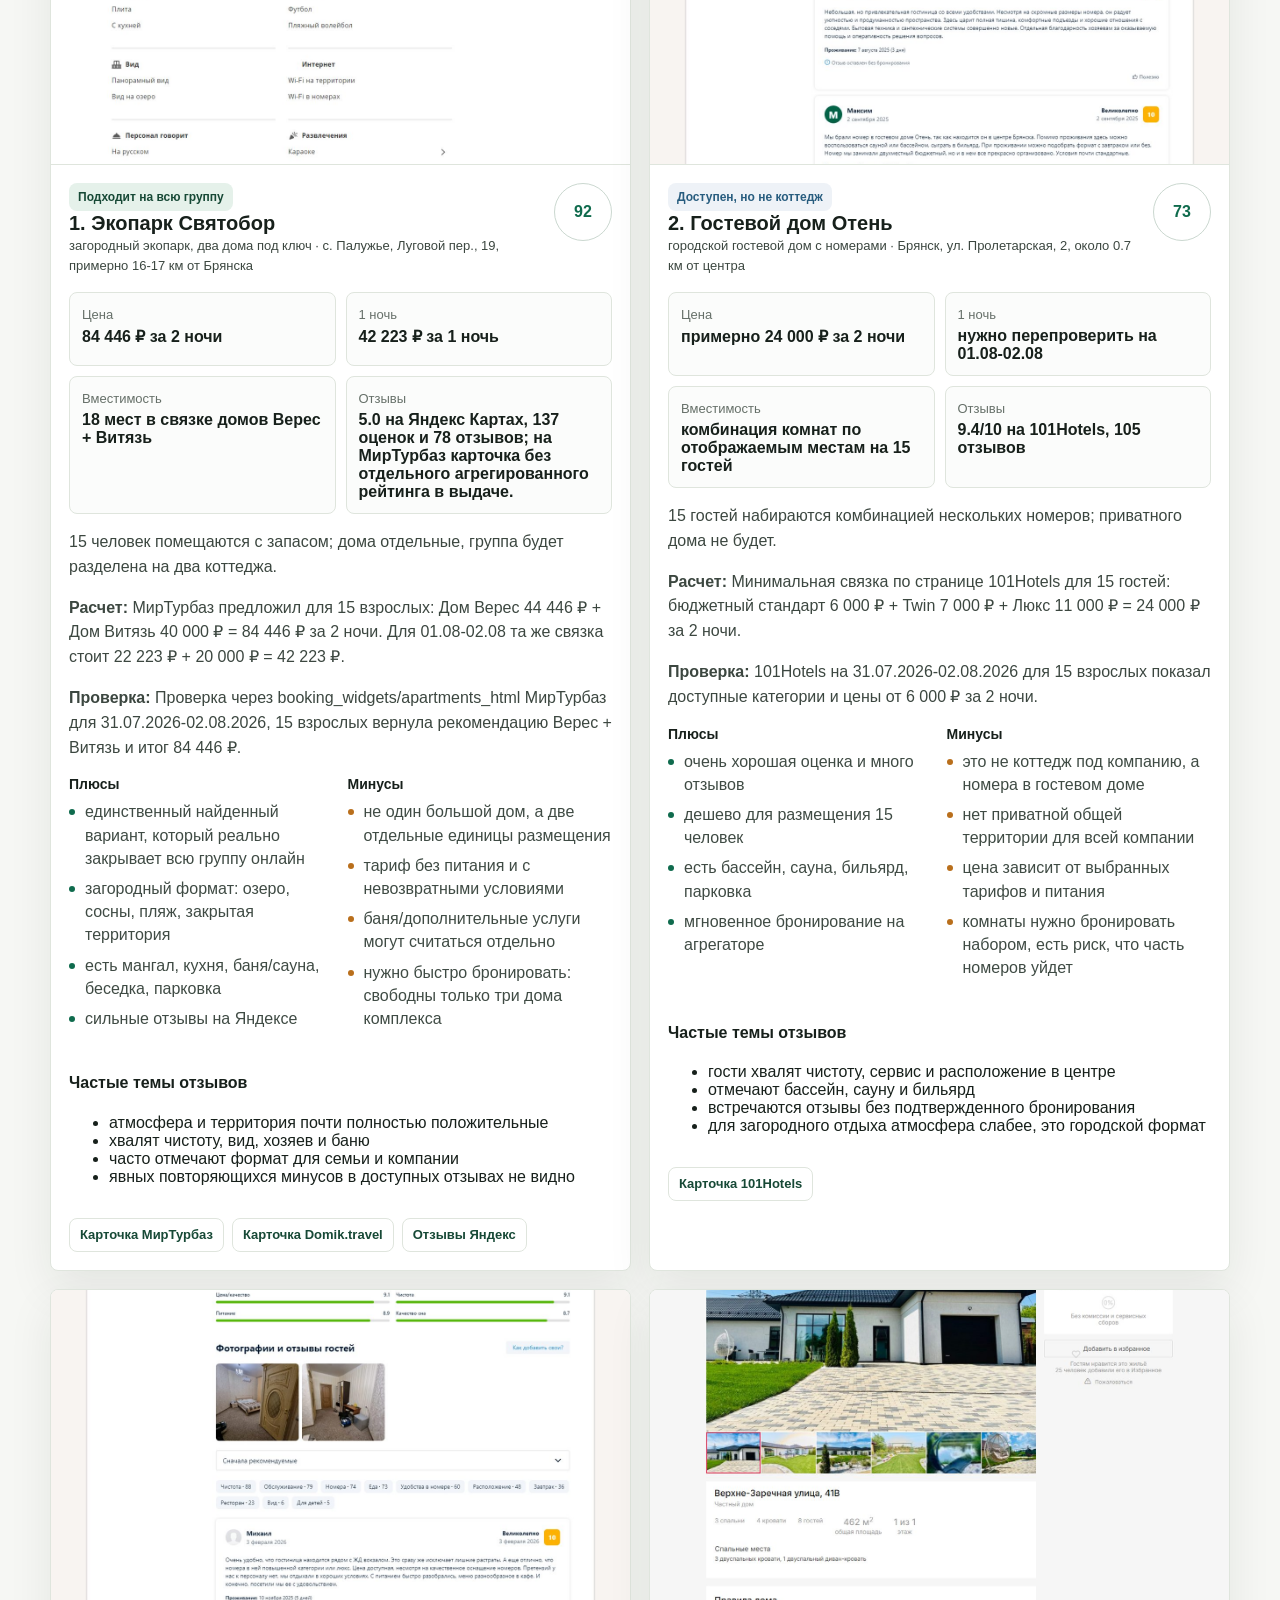
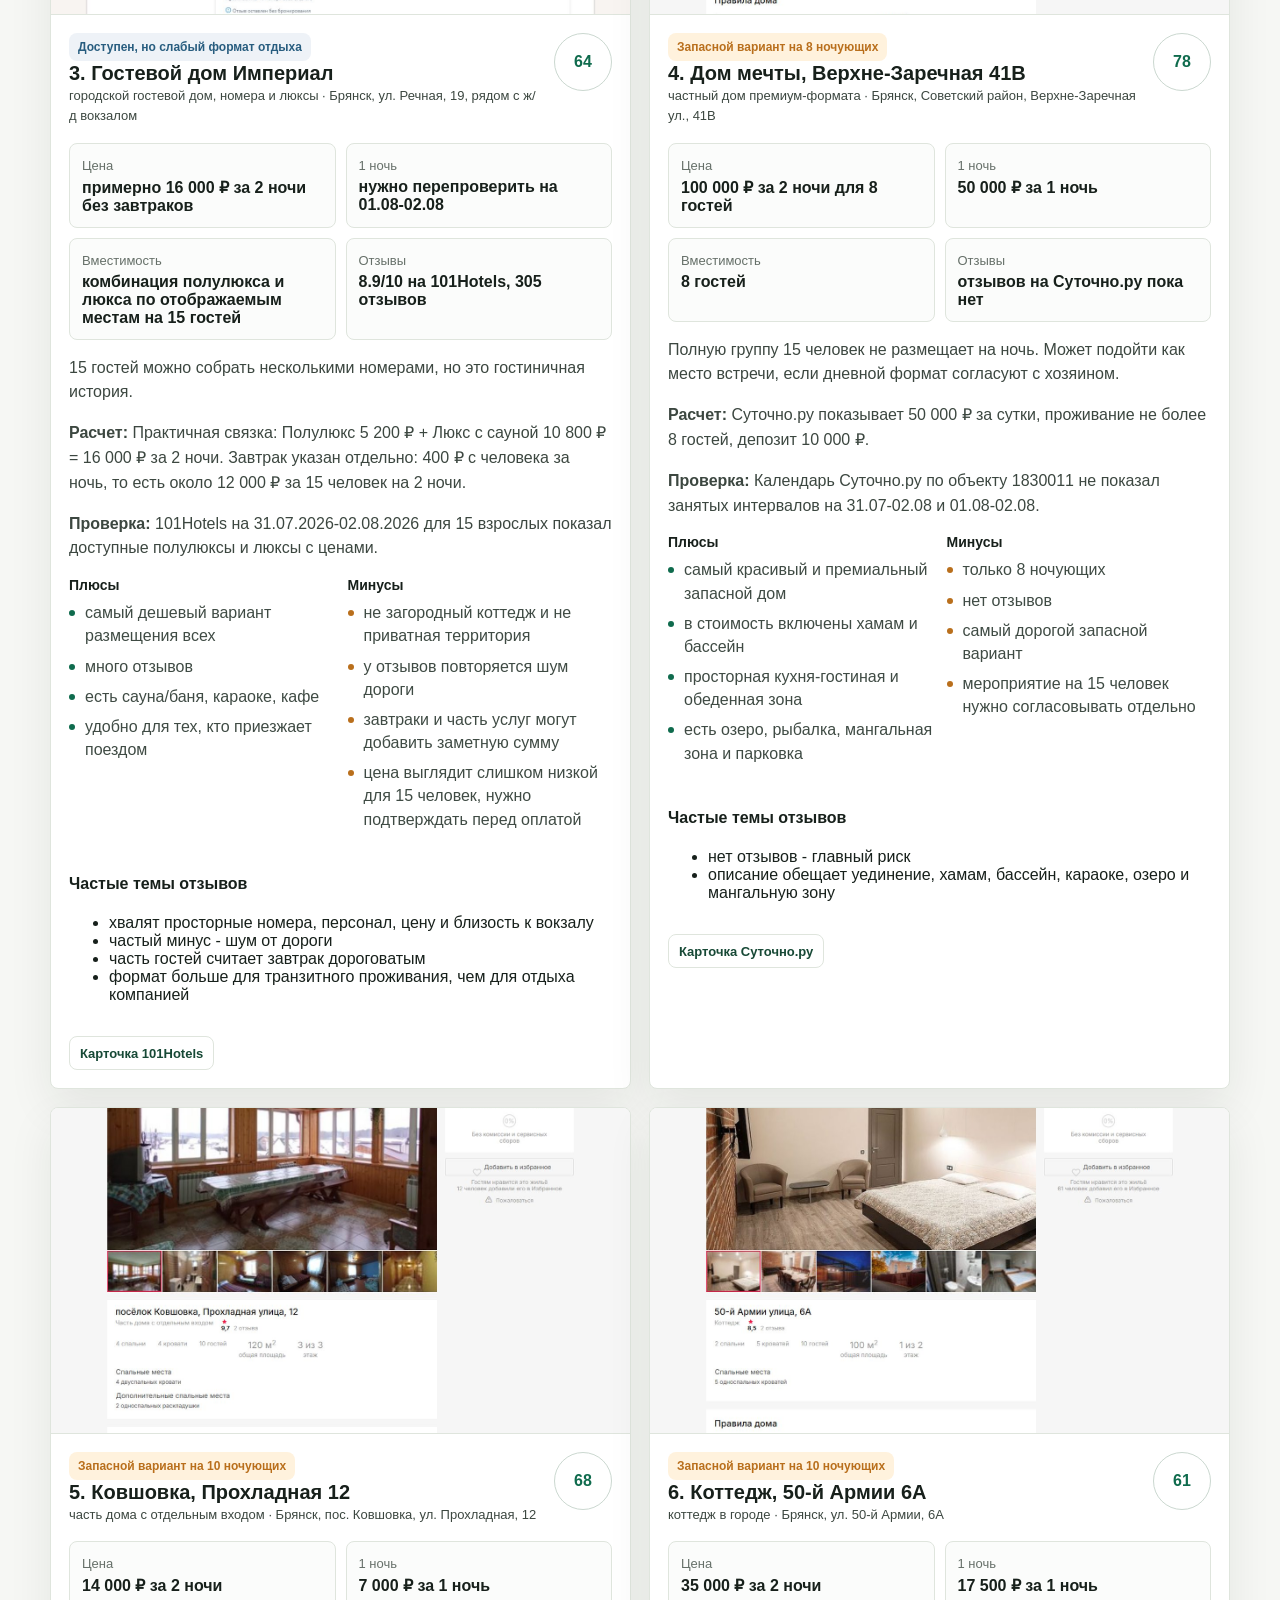
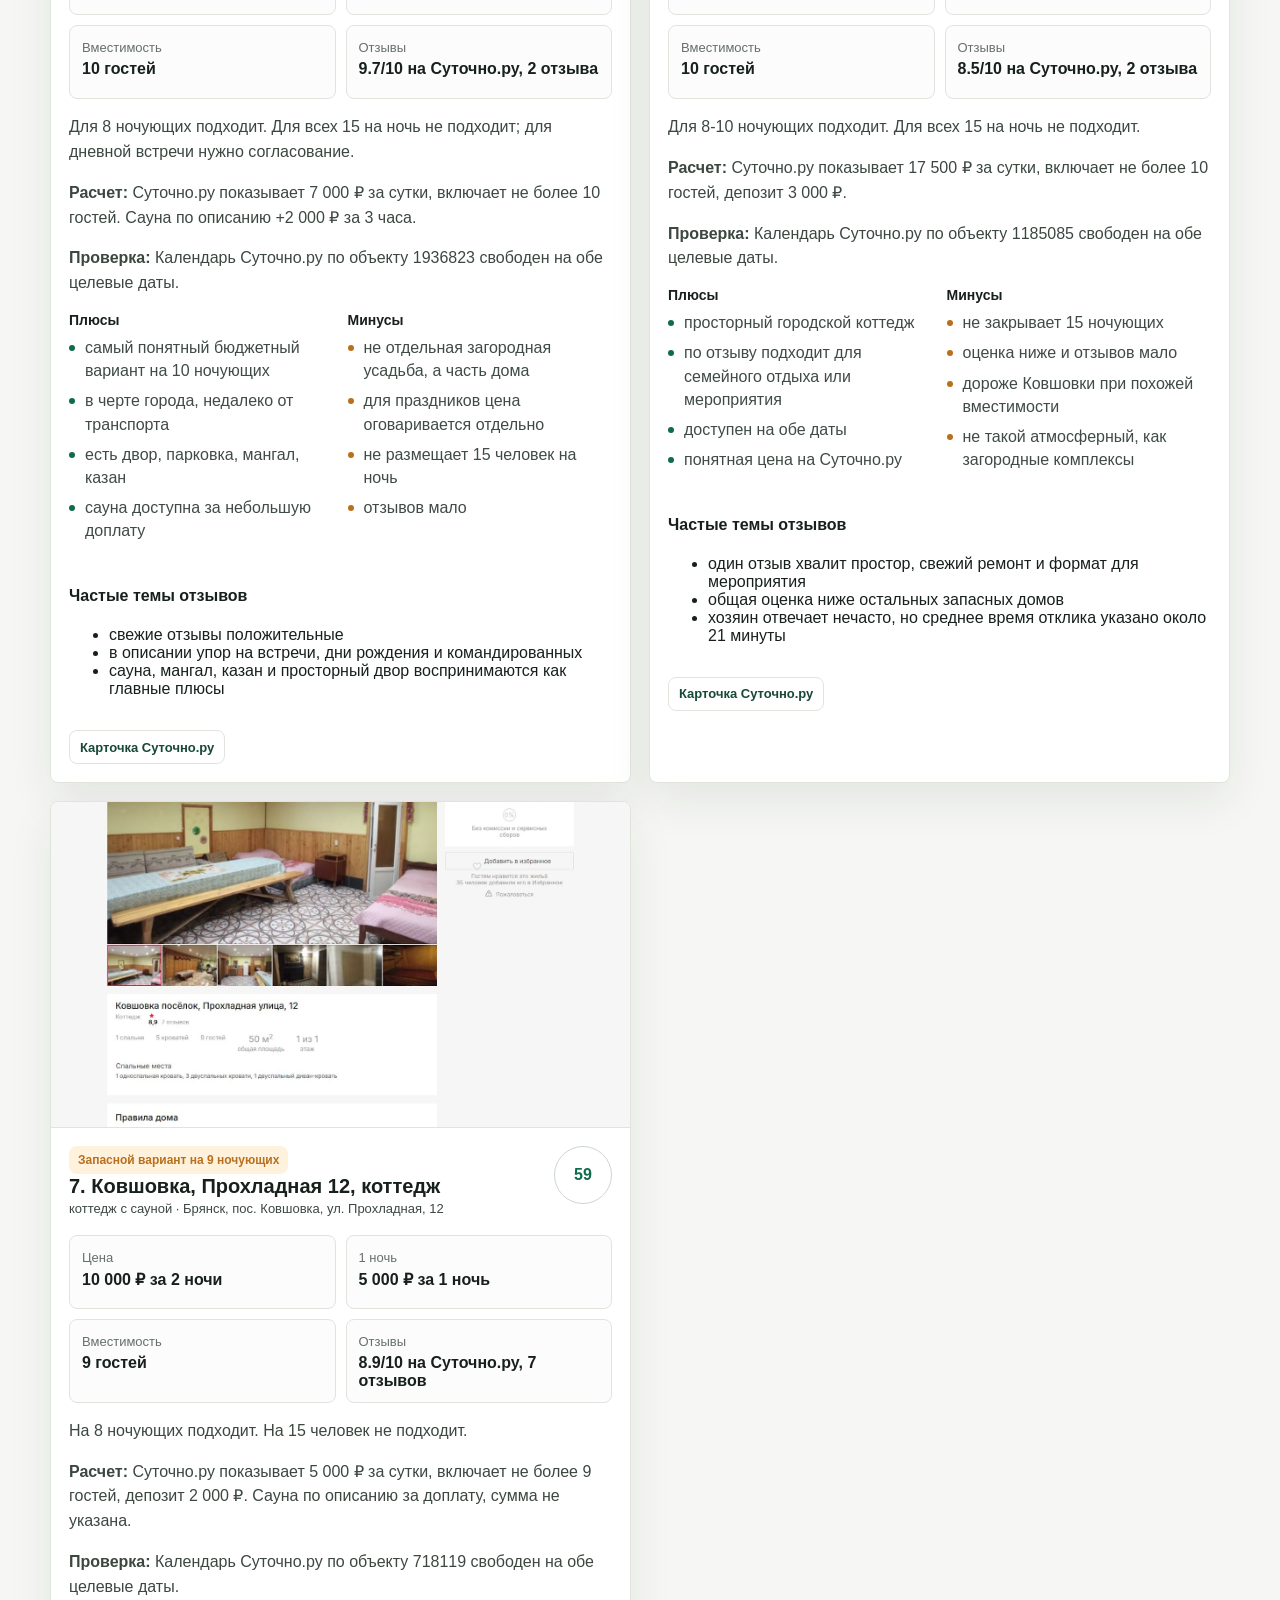
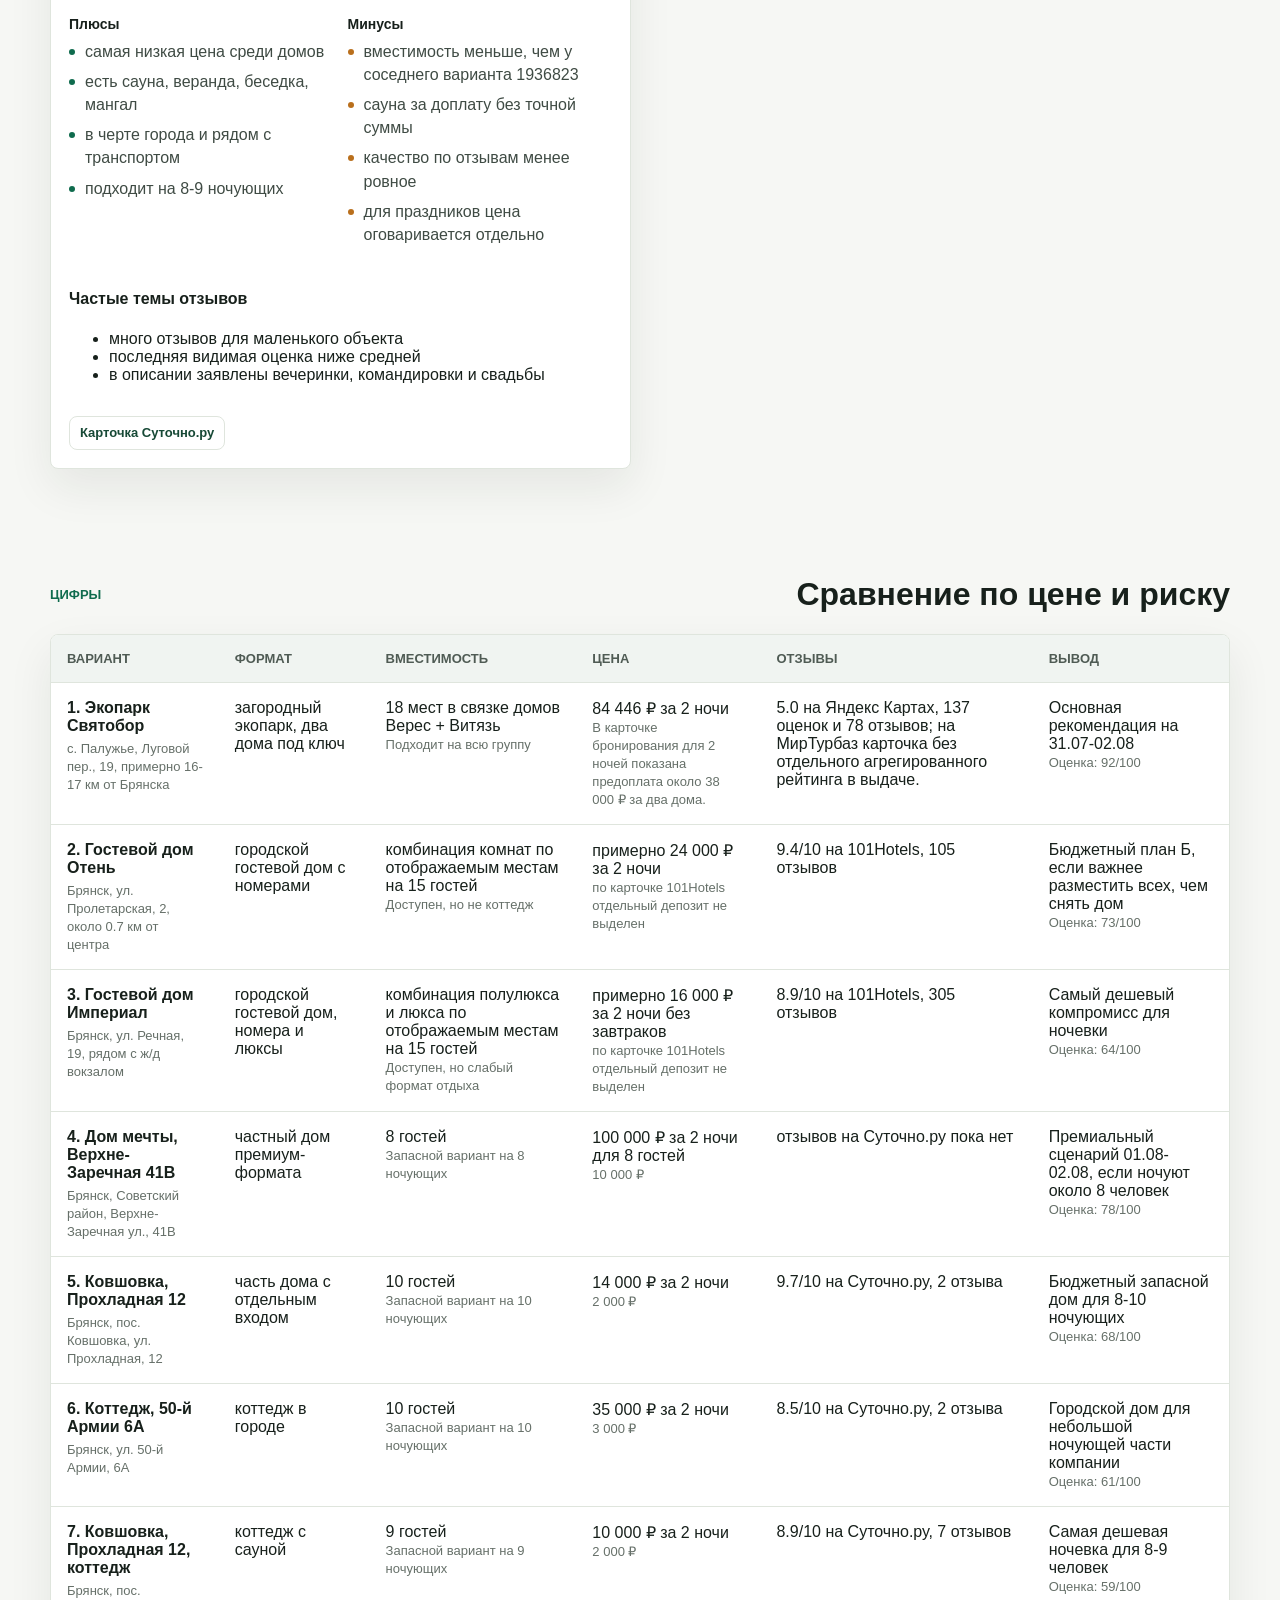
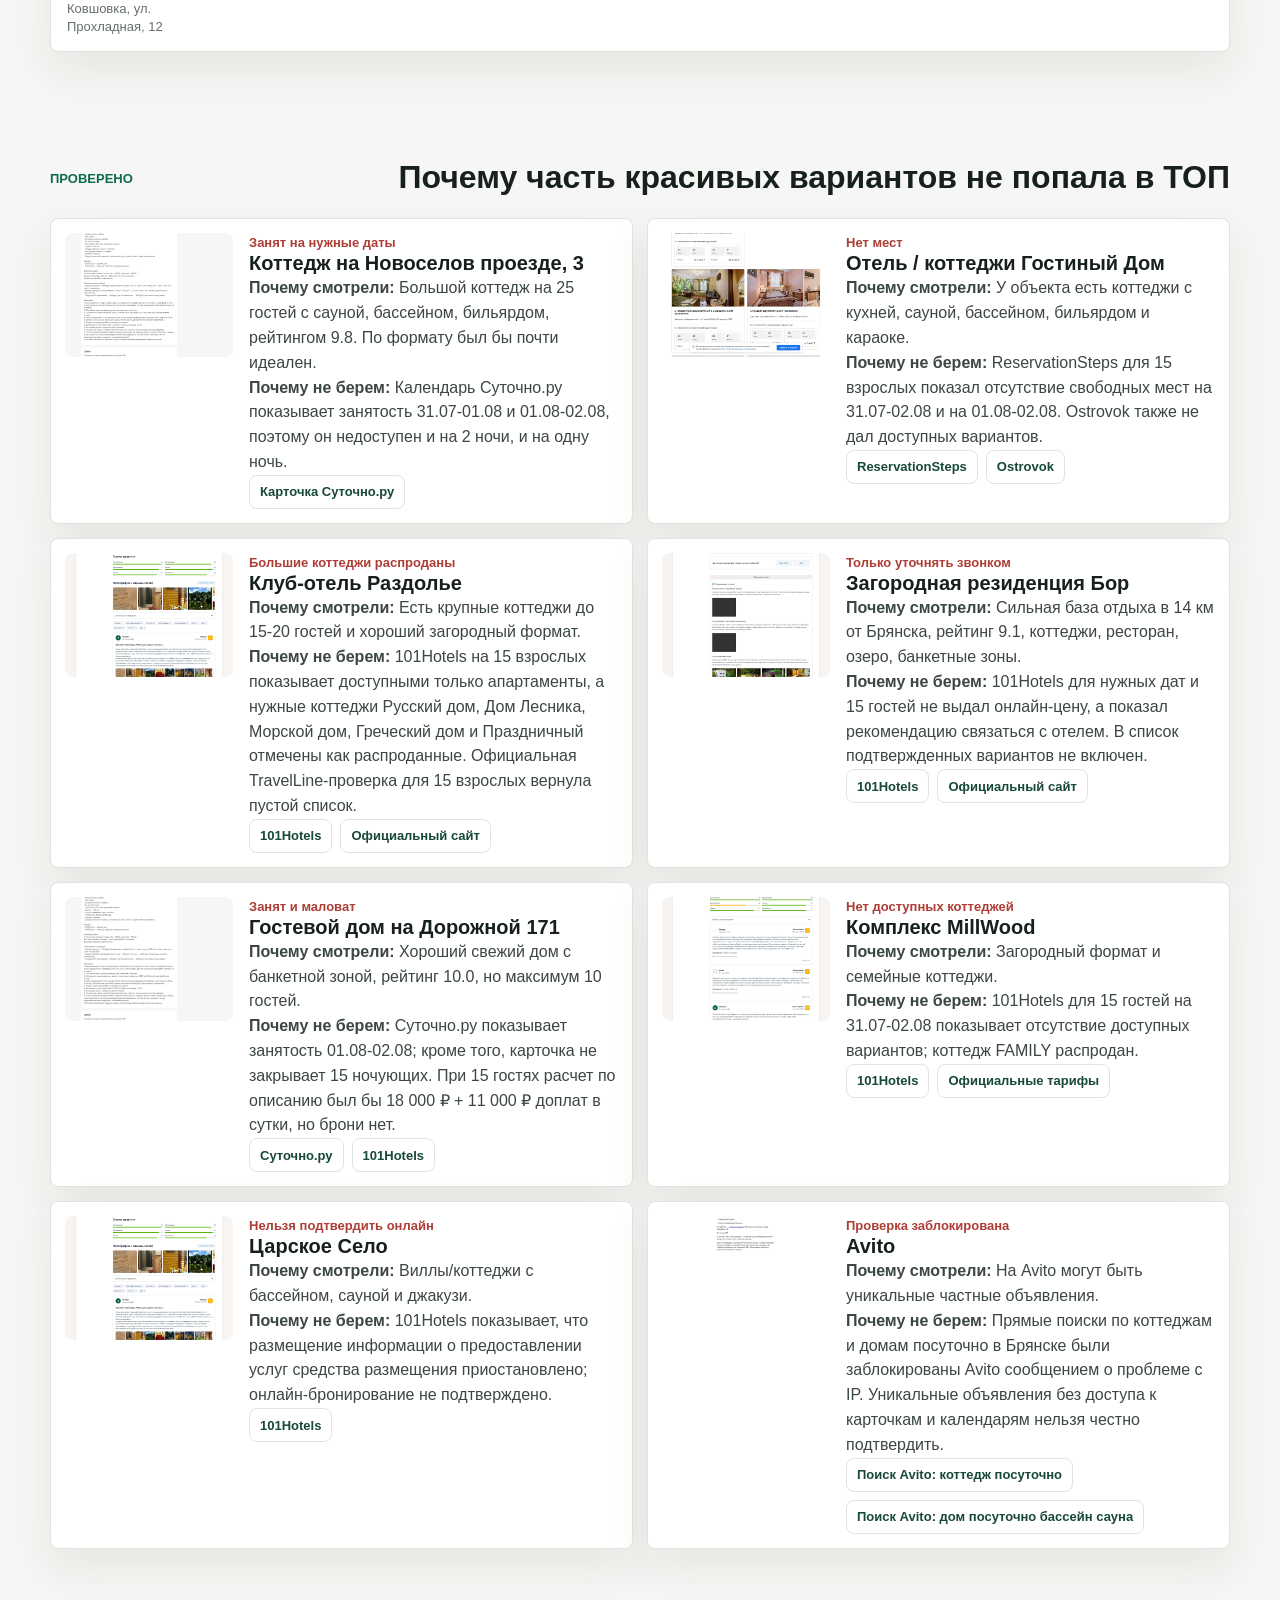
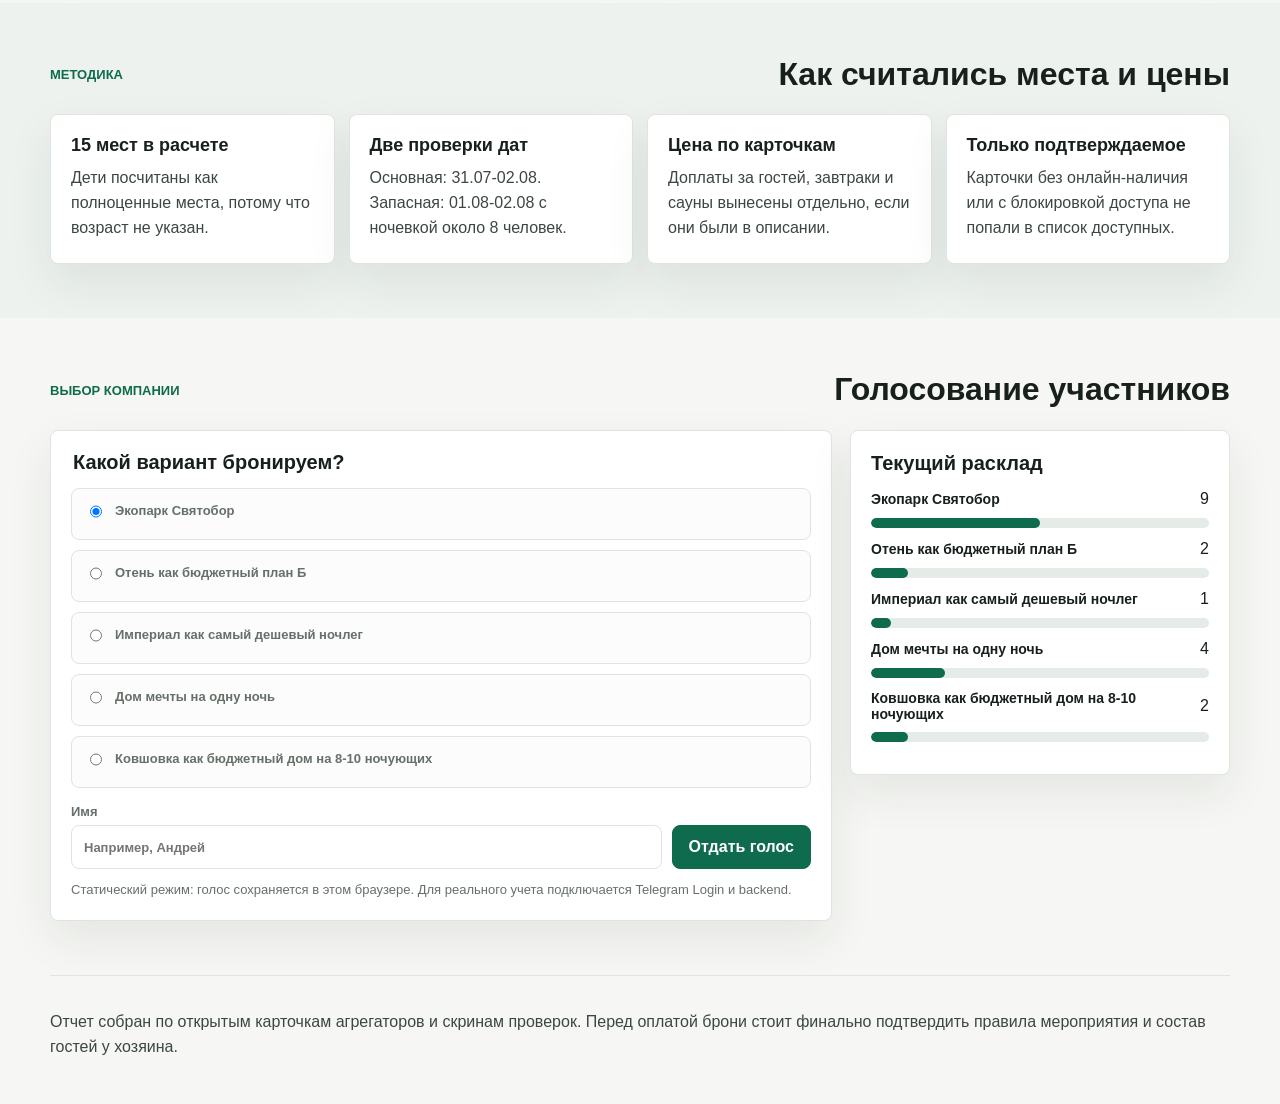
==== commit 58d158b9: "Add PDF download to Bryansk landing" ====
--- a/bryansk-cottages-2026/index.html
+++ b/bryansk-cottages-2026/index.html
@@ -52,6 +52,7 @@
           <div class="decision-actions">
             <a class="button primary" href="#vote">Проголосовать</a>
             <a class="button ghost" href="#compare">Сравнить варианты</a>
+            <a class="button ghost" href="assets/bryansk_cottages_report_2026.pdf">Скачать PDF</a>
           </div>
         </div>
         <figure class="decision-media">
